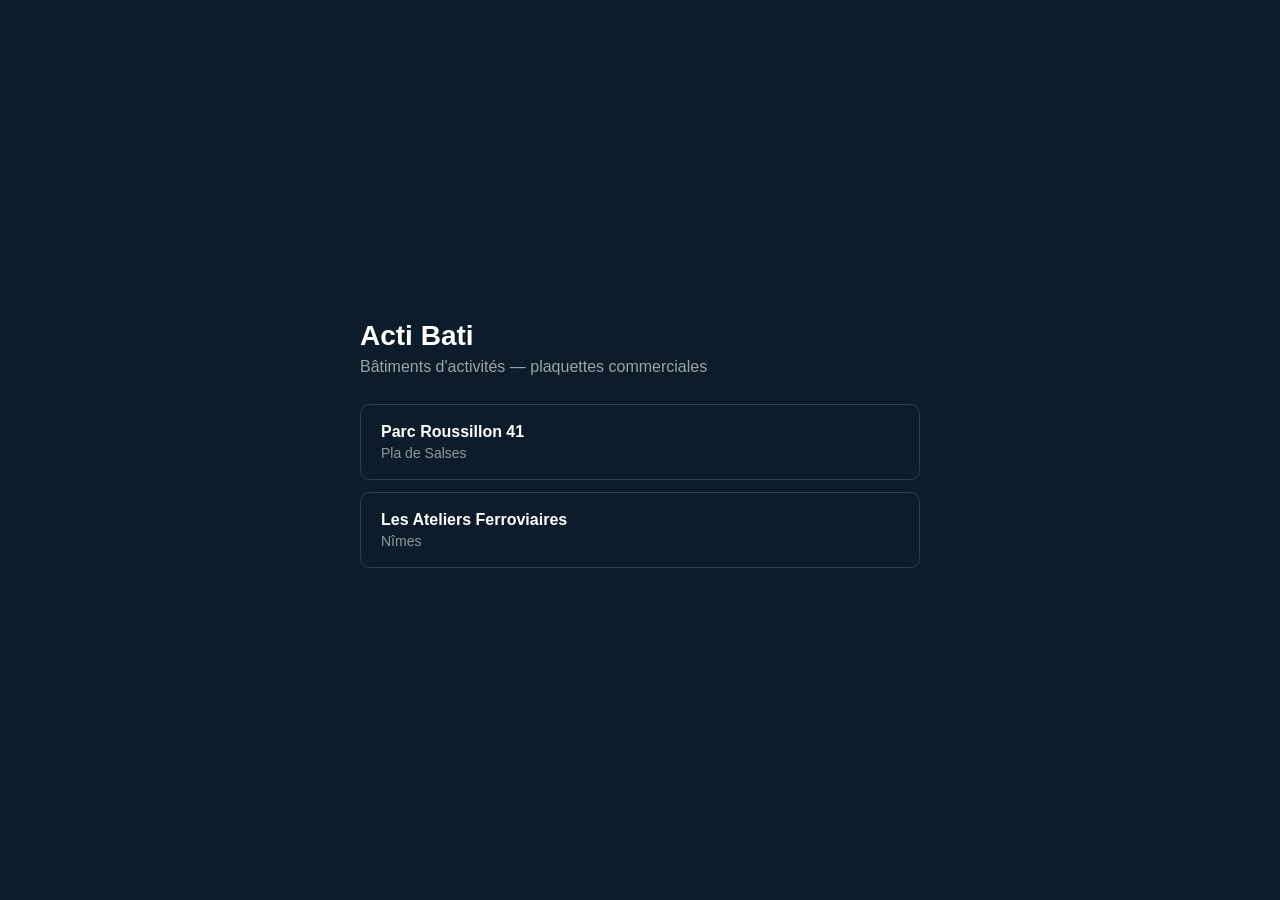
==== index.html @ b51830ce "Plaquettes Acti Bati : Roussillon 41 et Ateliers Ferroviaires Co-Authored-By: Claude Opus 5.5 <norep" ====
<!doctype html>
<html lang="fr">
<head>
<meta charset="utf-8">
<meta name="viewport" content="width=device-width, initial-scale=1">
<title>Acti Bati — Plaquettes</title>
<style>
  body{margin:0;font-family:-apple-system,BlinkMacSystemFont,'Segoe UI',Roboto,sans-serif;background:#0d1b2a;color:#fff;min-height:100vh;display:flex;align-items:center;justify-content:center;padding:24px;box-sizing:border-box}
  main{max-width:560px;width:100%}
  h1{font-size:28px;margin:0 0 6px}
  p{color:rgba(255,255,255,.6);margin:0 0 28px}
  a{display:block;padding:18px 20px;margin-bottom:12px;border:1px solid rgba(255,255,255,.15);border-radius:10px;color:#fff;text-decoration:none;font-weight:600}
  a:hover{border-color:#c8352a;background:rgba(200,53,42,.12)}
  a span{display:block;font-weight:400;font-size:14px;color:rgba(255,255,255,.55);margin-top:4px}
</style>
</head>
<body>
<main>
  <h1>Acti Bati</h1>
  <p>Bâtiments d'activités — plaquettes commerciales</p>
  <a href="roussillon41/">Parc Roussillon 41<span>Pla de Salses</span></a>
  <a href="ateliers/">Les Ateliers Ferroviaires<span>Nîmes</span></a>
</main>
</body>
</html>
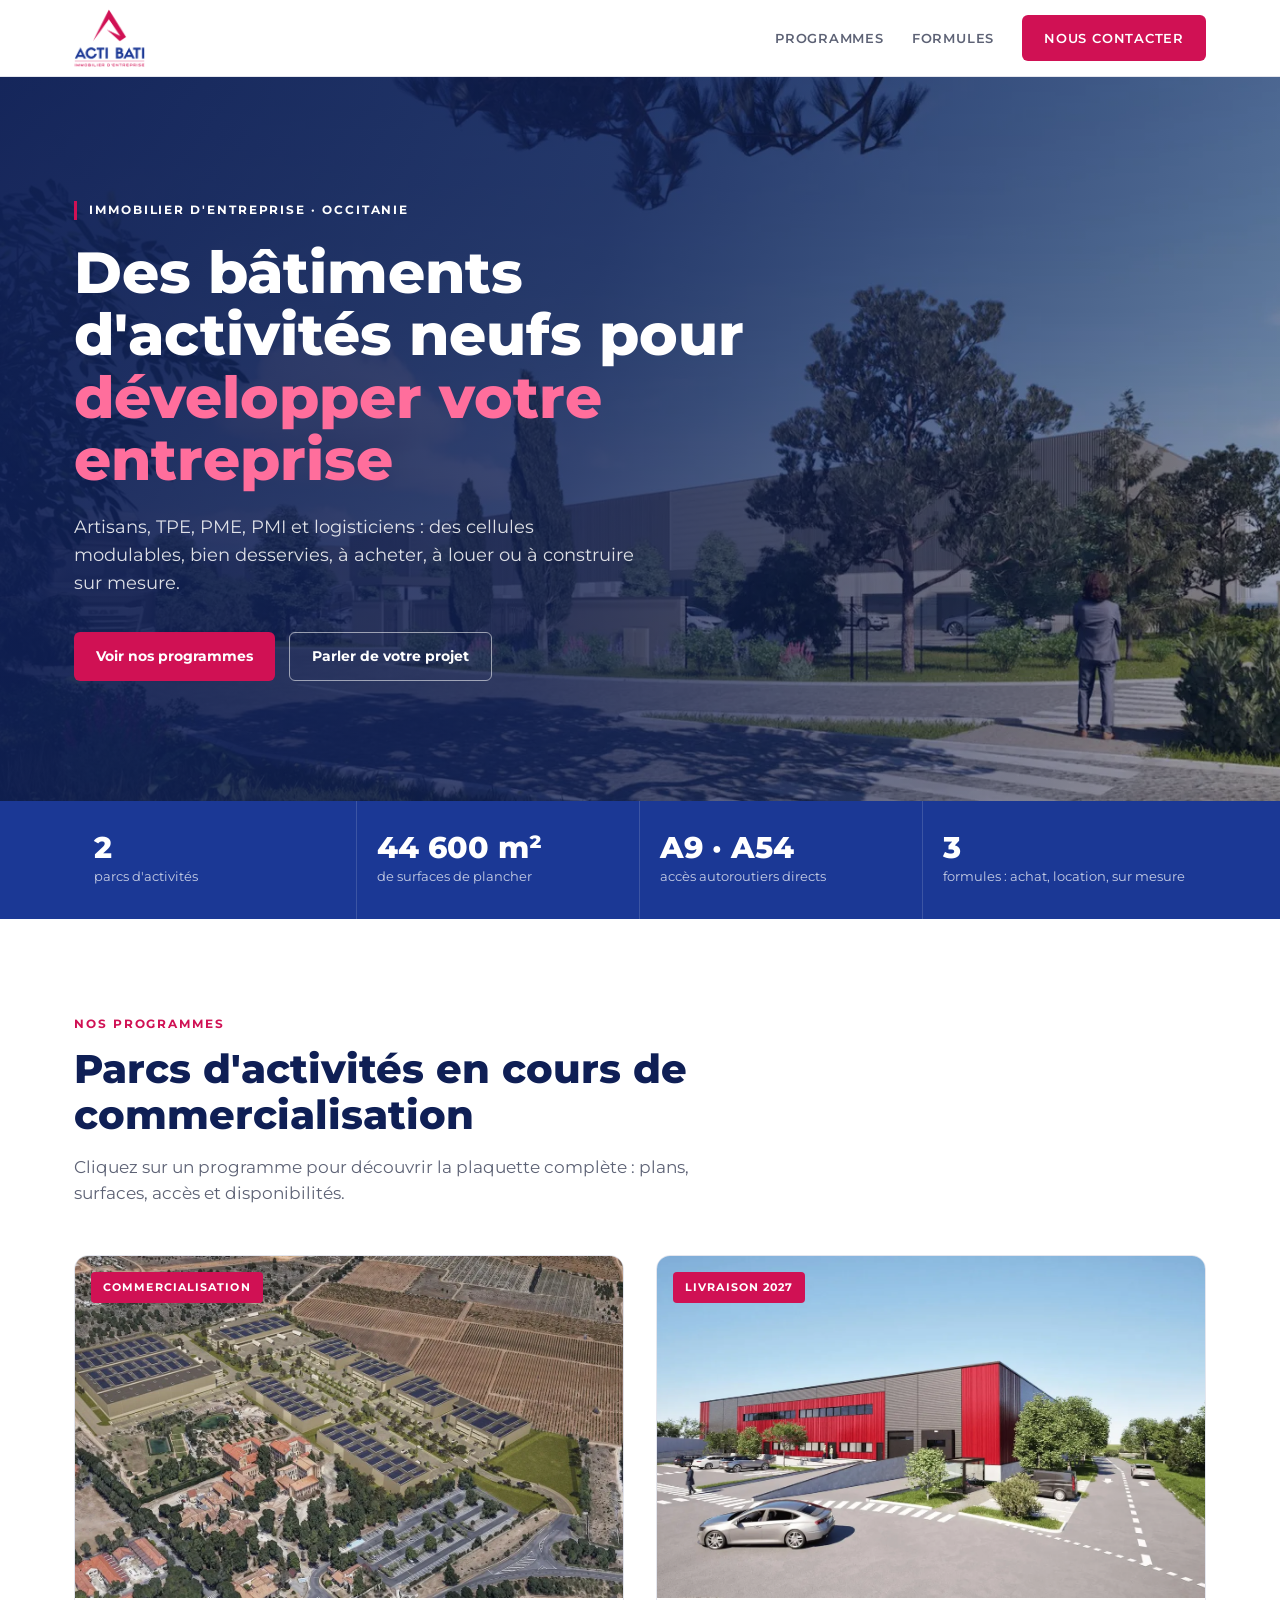
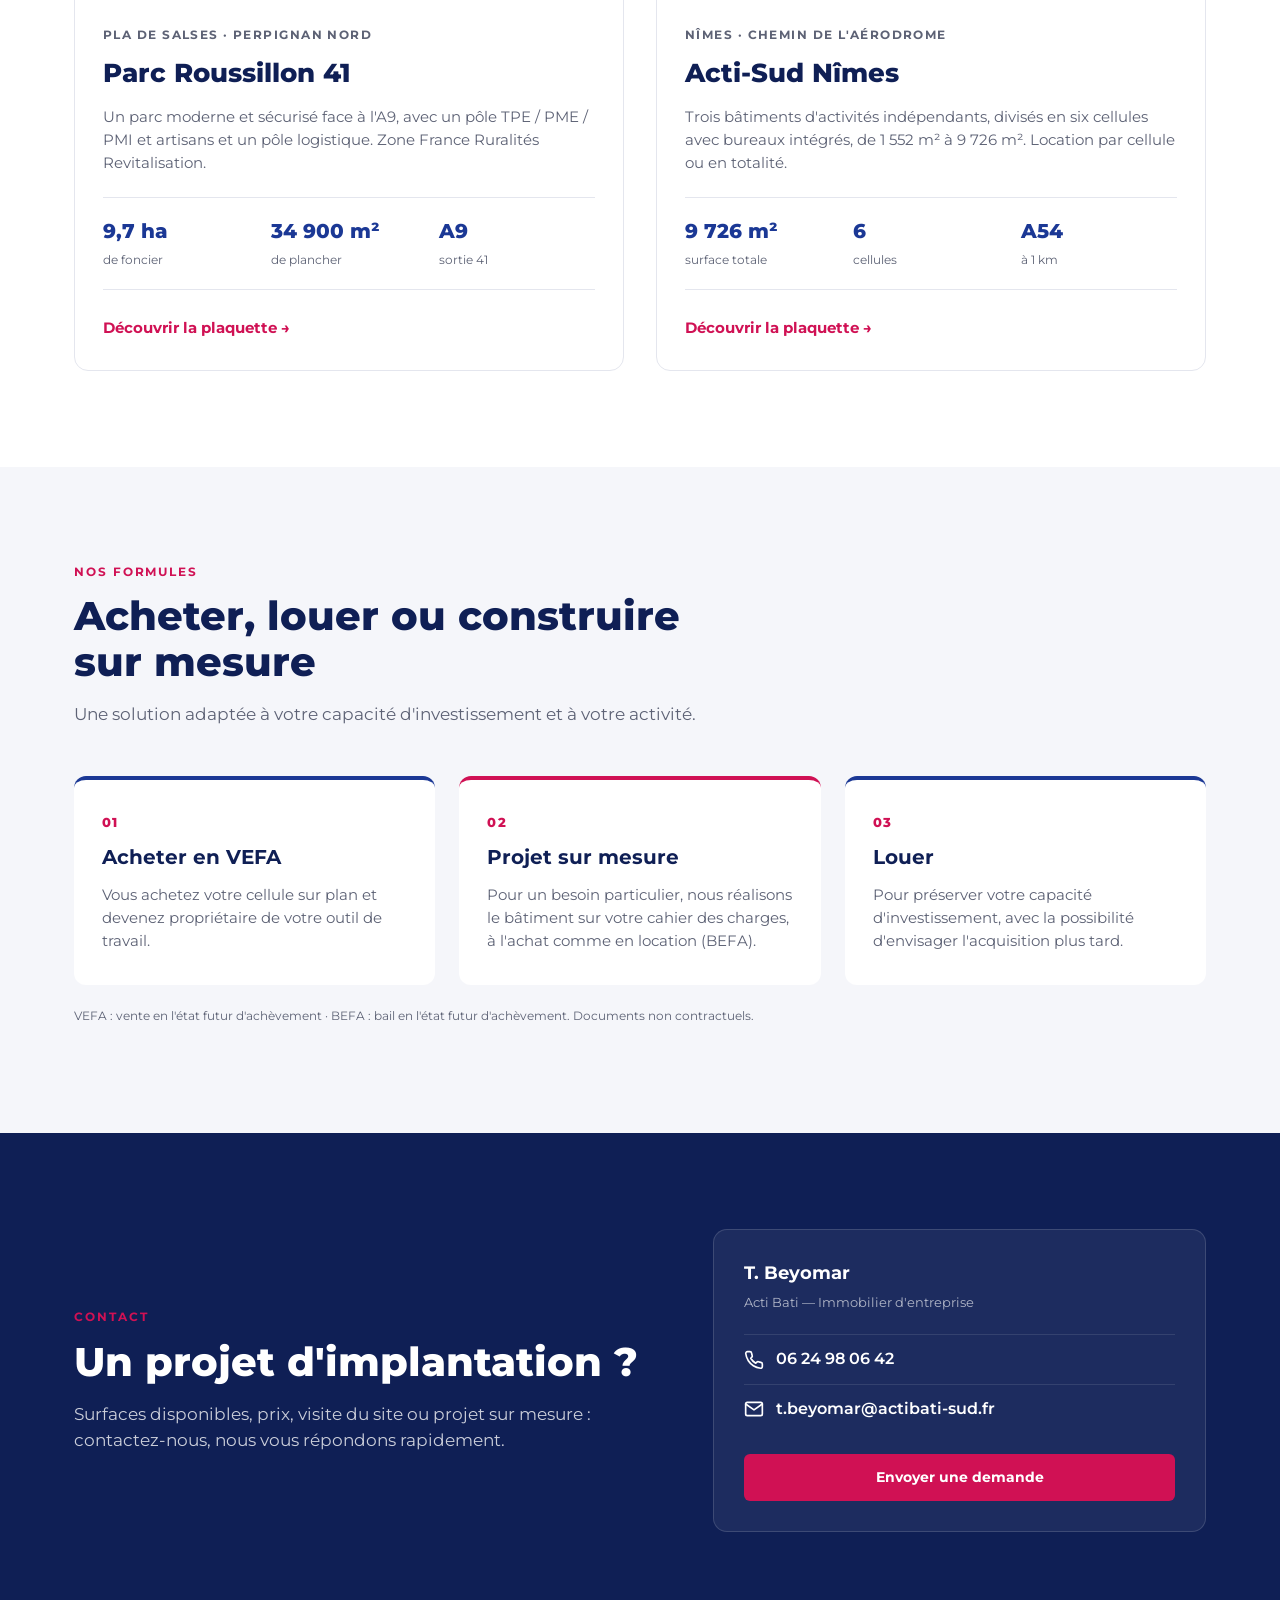
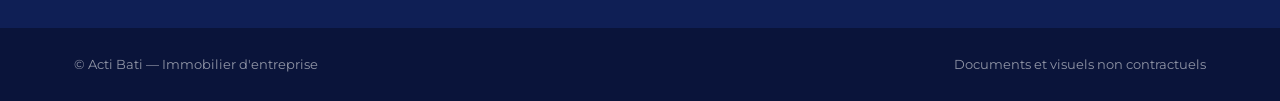
==== commit a9905921: "Nouvelle page d'accueil Acti Bati Logo, photos des programmes, chiffres clés, formules et contact.  " ====
--- a/index.html
+++ b/index.html
@@ -3,23 +3,267 @@
 <head>
 <meta charset="utf-8">
 <meta name="viewport" content="width=device-width, initial-scale=1">
-<title>Acti Bati — Plaquettes</title>
+<title>Acti Bati — Immobilier d'entreprise en Occitanie</title>
+<meta name="description" content="Acti Bati, immobilier d'entreprise : parcs d'activités neufs pour artisans, TPE, PME, PMI et logisticiens en Occitanie. Achat en VEFA, location ou projet sur mesure.">
+<meta property="og:type" content="website">
+<meta property="og:title" content="Acti Bati — Immobilier d'entreprise">
+<meta property="og:description" content="Parcs d'activités neufs en Occitanie : Parc Roussillon 41 (Pla de Salses) et Acti-Sud (Nîmes).">
+<meta property="og:image" content="https://actibati-sud.fr/assets/og.jpg">
+<meta property="og:url" content="https://actibati-sud.fr/">
+<link rel="icon" type="image/png" href="assets/mark.png">
+<link rel="preconnect" href="https://fonts.googleapis.com">
+<link rel="preconnect" href="https://fonts.gstatic.com" crossorigin>
+<link href="https://fonts.googleapis.com/css2?family=Montserrat:wght@400;500;600;700;800&display=swap" rel="stylesheet">
 <style>
-  body{margin:0;font-family:-apple-system,BlinkMacSystemFont,'Segoe UI',Roboto,sans-serif;background:#0d1b2a;color:#fff;min-height:100vh;display:flex;align-items:center;justify-content:center;padding:24px;box-sizing:border-box}
-  main{max-width:560px;width:100%}
-  h1{font-size:28px;margin:0 0 6px}
-  p{color:rgba(255,255,255,.6);margin:0 0 28px}
-  a{display:block;padding:18px 20px;margin-bottom:12px;border:1px solid rgba(255,255,255,.15);border-radius:10px;color:#fff;text-decoration:none;font-weight:600}
-  a:hover{border-color:#c8352a;background:rgba(200,53,42,.12)}
-  a span{display:block;font-weight:400;font-size:14px;color:rgba(255,255,255,.55);margin-top:4px}
+  :root{
+    --blue:#1B3895; --blue-dark:#0F1F55; --red:#D01154; --red-dark:#A80D43;
+    --ink:#14182B; --muted:#5D6275; --line:#E4E6EE; --bg:#FFFFFF; --soft:#F5F6FA;
+  }
+  *,*::before,*::after{box-sizing:border-box}
+  html{scroll-behavior:smooth}
+  body{margin:0;font-family:'Montserrat',-apple-system,BlinkMacSystemFont,'Segoe UI',Roboto,sans-serif;color:var(--ink);background:var(--bg);line-height:1.55;-webkit-font-smoothing:antialiased}
+  img{display:block;max-width:100%}
+  a{color:inherit}
+  .wrap{max-width:1180px;margin:0 auto;padding:0 24px}
+
+  /* Header */
+  header{position:sticky;top:0;z-index:10;background:rgba(255,255,255,.94);backdrop-filter:blur(10px);border-bottom:1px solid var(--line)}
+  .nav{display:flex;align-items:center;justify-content:space-between;height:76px}
+  .nav img{height:58px;width:auto}
+  .nav-links{display:flex;gap:28px;align-items:center}
+  .nav-links a{text-decoration:none;font-size:13px;font-weight:600;letter-spacing:.06em;text-transform:uppercase;color:var(--muted)}
+  .nav-links a:hover{color:var(--blue)}
+  .btn{display:inline-flex;align-items:center;gap:8px;padding:13px 22px;border-radius:6px;font-weight:700;font-size:14px;text-decoration:none;transition:background .2s,transform .2s}
+  .btn-red{background:var(--red);color:#fff!important}
+  .btn-red:hover{background:var(--red-dark)}
+  .btn-ghost{border:1.5px solid rgba(255,255,255,.55);color:#fff}
+  .btn-ghost:hover{background:rgba(255,255,255,.12)}
+
+  /* Hero */
+  .hero{position:relative;color:#fff;background:var(--blue-dark) url('assets/roussillon41-rue.webp') center/cover no-repeat}
+  .hero::before{content:"";position:absolute;inset:0;background:linear-gradient(100deg,rgba(15,31,85,.94) 0%,rgba(15,31,85,.78) 45%,rgba(15,31,85,.25) 100%)}
+  .hero .wrap{position:relative;padding-top:120px;padding-bottom:120px}
+  .eyebrow{display:inline-block;font-size:12px;font-weight:700;letter-spacing:.16em;text-transform:uppercase;color:#fff;border-left:3px solid var(--red);padding-left:12px;margin-bottom:22px}
+  .hero h1{font-size:clamp(34px,5vw,58px);line-height:1.08;margin:0 0 22px;font-weight:800;max-width:720px}
+  .hero h1 span{color:#FF6E9C}
+  .hero p{font-size:18px;max-width:560px;color:rgba(255,255,255,.85);margin:0 0 34px}
+  .hero-ctas{display:flex;gap:14px;flex-wrap:wrap}
+
+  /* Stats */
+  .stats{background:var(--blue);color:#fff}
+  .stats .wrap{display:grid;grid-template-columns:repeat(4,1fr)}
+  .stat{padding:30px 20px;border-right:1px solid rgba(255,255,255,.15)}
+  .stat:last-child{border-right:0}
+  .stat b{display:block;font-size:30px;font-weight:800;line-height:1.1}
+  .stat span{font-size:13px;color:rgba(255,255,255,.75)}
+
+  /* Sections */
+  section{padding:96px 0}
+  .section-head{max-width:640px;margin-bottom:48px}
+  .kicker{font-size:12px;font-weight:700;letter-spacing:.16em;text-transform:uppercase;color:var(--red);margin-bottom:12px}
+  h2{font-size:clamp(28px,3.4vw,40px);line-height:1.15;margin:0 0 16px;font-weight:800;color:var(--blue-dark)}
+  .section-head p{color:var(--muted);margin:0;font-size:17px}
+
+  /* Programmes */
+  .grid{display:grid;grid-template-columns:repeat(2,1fr);gap:32px}
+  .card{display:flex;flex-direction:column;background:#fff;border:1px solid var(--line);border-radius:14px;overflow:hidden;text-decoration:none;transition:transform .25s,box-shadow .25s}
+  .card:hover{transform:translateY(-4px);box-shadow:0 18px 40px rgba(15,31,85,.14)}
+  .card-img{position:relative;aspect-ratio:16/10;overflow:hidden;background:var(--soft)}
+  .card-img img{width:100%;height:100%;object-fit:cover;transition:transform .5s}
+  .card:hover .card-img img{transform:scale(1.04)}
+  .badge{position:absolute;top:16px;left:16px;background:var(--red);color:#fff;font-size:11px;font-weight:700;letter-spacing:.1em;text-transform:uppercase;padding:7px 12px;border-radius:4px}
+  .card-body{padding:28px 28px 30px;display:flex;flex-direction:column;flex:1}
+  .loc{font-size:12px;font-weight:700;letter-spacing:.12em;text-transform:uppercase;color:var(--muted);margin-bottom:8px}
+  .card h3{font-size:26px;margin:0 0 12px;color:var(--blue-dark);font-weight:800}
+  .card p{color:var(--muted);margin:0 0 22px;font-size:15px}
+  .facts{display:grid;grid-template-columns:repeat(3,1fr);gap:12px;margin:0 0 26px;padding:18px 0;border-top:1px solid var(--line);border-bottom:1px solid var(--line)}
+  .facts b{display:block;font-size:20px;color:var(--blue);font-weight:800}
+  .facts span{font-size:12px;color:var(--muted)}
+  .more{margin-top:auto;font-weight:700;color:var(--red);font-size:15px}
+  .card:hover .more{text-decoration:underline}
+
+  /* Formules */
+  .soft{background:var(--soft)}
+  .offers{display:grid;grid-template-columns:repeat(3,1fr);gap:24px}
+  .offer{background:#fff;border-radius:12px;padding:32px 28px;border-top:4px solid var(--blue)}
+  .offer:nth-child(2){border-top-color:var(--red)}
+  .offer .num{font-size:13px;font-weight:800;color:var(--red);letter-spacing:.1em}
+  .offer h3{margin:10px 0 10px;font-size:20px;color:var(--blue-dark)}
+  .offer p{margin:0;color:var(--muted);font-size:15px}
+  .note{margin-top:22px;font-size:12px;color:var(--muted)}
+
+  /* Contact */
+  .contact{background:var(--blue-dark);color:#fff}
+  .contact .wrap{display:grid;grid-template-columns:1.2fr 1fr;gap:48px;align-items:center}
+  .contact h2{color:#fff}
+  .contact p{color:rgba(255,255,255,.78);font-size:17px;margin:0}
+  .contact-box{background:rgba(255,255,255,.06);border:1px solid rgba(255,255,255,.14);border-radius:14px;padding:30px}
+  .contact-box .who{font-weight:700;font-size:18px;margin-bottom:4px}
+  .contact-box .role{font-size:13px;color:rgba(255,255,255,.65);margin-bottom:22px}
+  .contact-line{display:flex;align-items:center;gap:12px;text-decoration:none;padding:12px 0;border-top:1px solid rgba(255,255,255,.1);font-weight:600}
+  .contact-line:hover{color:#FF6E9C}
+  .contact-line svg{flex:none}
+  .contact-box .btn{margin-top:20px;width:100%;justify-content:center}
+
+  footer{background:#0A143A;color:rgba(255,255,255,.55);font-size:13px}
+  footer .wrap{display:flex;justify-content:space-between;align-items:center;gap:16px;padding-top:26px;padding-bottom:26px;flex-wrap:wrap}
+
+  @media (max-width:900px){
+    .nav-links a:not(.btn){display:none}
+    .stats .wrap{grid-template-columns:repeat(2,1fr)}
+    .stat:nth-child(2){border-right:0}
+    .stat:nth-child(-n+2){border-bottom:1px solid rgba(255,255,255,.15)}
+    .grid,.offers,.contact .wrap{grid-template-columns:1fr}
+    section{padding:72px 0}
+    .hero .wrap{padding-top:80px;padding-bottom:80px}
+  }
+  @media (max-width:520px){
+    .wrap{padding:0 16px}
+    .nav{height:64px}.nav img{height:48px}
+    .stat b{font-size:24px}
+    .nav-links .btn{padding:10px 14px;font-size:13px}
+    .card-body{padding:22px}
+    .facts b{font-size:17px}
+  }
 </style>
 </head>
 <body>
-<main>
-  <h1>Acti Bati</h1>
-  <p>Bâtiments d'activités — plaquettes commerciales</p>
-  <a href="roussillon41/">Parc Roussillon 41<span>Pla de Salses</span></a>
-  <a href="ateliers/">Les Ateliers Ferroviaires<span>Nîmes</span></a>
-</main>
+
+<header>
+  <div class="wrap nav">
+    <a href="./" aria-label="Acti Bati — accueil"><img src="assets/logo-actibati.png" alt="Acti Bati — Immobilier d'entreprise" width="600" height="491"></a>
+    <nav class="nav-links">
+      <a href="#programmes">Programmes</a>
+      <a href="#formules">Formules</a>
+      <a href="#contact" class="btn btn-red">Nous contacter</a>
+    </nav>
+  </div>
+</header>
+
+<div class="hero">
+  <div class="wrap">
+    <div class="eyebrow">Immobilier d'entreprise · Occitanie</div>
+    <h1>Des bâtiments d'activités neufs pour <span>développer votre entreprise</span></h1>
+    <p>Artisans, TPE, PME, PMI et logisticiens : des cellules modulables, bien desservies, à acheter, à louer ou à construire sur mesure.</p>
+    <div class="hero-ctas">
+      <a href="#programmes" class="btn btn-red">Voir nos programmes</a>
+      <a href="#contact" class="btn btn-ghost">Parler de votre projet</a>
+    </div>
+  </div>
+</div>
+
+<div class="stats">
+  <div class="wrap">
+    <div class="stat"><b>2</b><span>parcs d'activités</span></div>
+    <div class="stat"><b>44 600 m²</b><span>de surfaces de plancher</span></div>
+    <div class="stat"><b>A9 · A54</b><span>accès autoroutiers directs</span></div>
+    <div class="stat"><b>3</b><span>formules : achat, location, sur mesure</span></div>
+  </div>
+</div>
+
+<section id="programmes">
+  <div class="wrap">
+    <div class="section-head">
+      <div class="kicker">Nos programmes</div>
+      <h2>Parcs d'activités en cours de commercialisation</h2>
+      <p>Cliquez sur un programme pour découvrir la plaquette complète : plans, surfaces, accès et disponibilités.</p>
+    </div>
+    <div class="grid">
+      <a class="card" href="roussillon41/">
+        <div class="card-img">
+          <img src="assets/roussillon41.webp" alt="Vue aérienne du Parc Roussillon 41 en bordure de l'A9" loading="lazy">
+          <span class="badge">Commercialisation</span>
+        </div>
+        <div class="card-body">
+          <div class="loc">Pla de Salses · Perpignan Nord</div>
+          <h3>Parc Roussillon 41</h3>
+          <p>Un parc moderne et sécurisé face à l'A9, avec un pôle TPE / PME / PMI et artisans et un pôle logistique. Zone France Ruralités Revitalisation.</p>
+          <div class="facts">
+            <div><b>9,7 ha</b><span>de foncier</span></div>
+            <div><b>34 900 m²</b><span>de plancher</span></div>
+            <div><b>A9</b><span>sortie 41</span></div>
+          </div>
+          <span class="more">Découvrir la plaquette →</span>
+        </div>
+      </a>
+      <a class="card" href="ateliers/">
+        <div class="card-img">
+          <img src="assets/acti-sud.webp" alt="Perspective d'un bâtiment d'activités du parc Acti-Sud à Nîmes" loading="lazy">
+          <span class="badge">Livraison 2027</span>
+        </div>
+        <div class="card-body">
+          <div class="loc">Nîmes · Chemin de l'Aérodrome</div>
+          <h3>Acti-Sud Nîmes</h3>
+          <p>Trois bâtiments d'activités indépendants, divisés en six cellules avec bureaux intégrés, de 1 552 m² à 9 726 m². Location par cellule ou en totalité.</p>
+          <div class="facts">
+            <div><b>9 726 m²</b><span>surface totale</span></div>
+            <div><b>6</b><span>cellules</span></div>
+            <div><b>A54</b><span>à 1 km</span></div>
+          </div>
+          <span class="more">Découvrir la plaquette →</span>
+        </div>
+      </a>
+    </div>
+  </div>
+</section>
+
+<section id="formules" class="soft">
+  <div class="wrap">
+    <div class="section-head">
+      <div class="kicker">Nos formules</div>
+      <h2>Acheter, louer ou construire sur mesure</h2>
+      <p>Une solution adaptée à votre capacité d'investissement et à votre activité.</p>
+    </div>
+    <div class="offers">
+      <div class="offer">
+        <div class="num">01</div>
+        <h3>Acheter en VEFA</h3>
+        <p>Vous achetez votre cellule sur plan et devenez propriétaire de votre outil de travail.</p>
+      </div>
+      <div class="offer">
+        <div class="num">02</div>
+        <h3>Projet sur mesure</h3>
+        <p>Pour un besoin particulier, nous réalisons le bâtiment sur votre cahier des charges, à l'achat comme en location (BEFA).</p>
+      </div>
+      <div class="offer">
+        <div class="num">03</div>
+        <h3>Louer</h3>
+        <p>Pour préserver votre capacité d'investissement, avec la possibilité d'envisager l'acquisition plus tard.</p>
+      </div>
+    </div>
+    <p class="note">VEFA : vente en l'état futur d'achèvement · BEFA : bail en l'état futur d'achèvement. Documents non contractuels.</p>
+  </div>
+</section>
+
+<section id="contact" class="contact">
+  <div class="wrap">
+    <div>
+      <div class="kicker">Contact</div>
+      <h2>Un projet d'implantation ?</h2>
+      <p>Surfaces disponibles, prix, visite du site ou projet sur mesure : contactez-nous, nous vous répondons rapidement.</p>
+    </div>
+    <div class="contact-box">
+      <div class="who">T. Beyomar</div>
+      <div class="role">Acti Bati — Immobilier d'entreprise</div>
+      <a class="contact-line" href="tel:+33624980642">
+        <svg width="20" height="20" viewBox="0 0 24 24" fill="none" stroke="currentColor" stroke-width="2" stroke-linecap="round" stroke-linejoin="round" aria-hidden="true"><path d="M22 16.92v3a2 2 0 0 1-2.18 2 19.8 19.8 0 0 1-8.63-3.07 19.5 19.5 0 0 1-6-6A19.8 19.8 0 0 1 2.1 4.18 2 2 0 0 1 4.11 2h3a2 2 0 0 1 2 1.72c.13.96.36 1.9.7 2.81a2 2 0 0 1-.45 2.11L8.1 9.9a16 16 0 0 0 6 6l1.27-1.27a2 2 0 0 1 2.11-.45c.91.34 1.85.57 2.81.7A2 2 0 0 1 22 16.92z"/></svg>
+        06 24 98 06 42
+      </a>
+      <a class="contact-line" href="mailto:t.beyomar@actibati-sud.fr">
+        <svg width="20" height="20" viewBox="0 0 24 24" fill="none" stroke="currentColor" stroke-width="2" stroke-linecap="round" stroke-linejoin="round" aria-hidden="true"><rect x="2" y="4" width="20" height="16" rx="2"/><path d="m22 6-10 7L2 6"/></svg>
+        t.beyomar@actibati-sud.fr
+      </a>
+      <a class="btn btn-red" href="mailto:t.beyomar@actibati-sud.fr?subject=Demande%20d'information%20-%20Acti%20Bati">Envoyer une demande</a>
+    </div>
+  </div>
+</section>
+
+<footer>
+  <div class="wrap">
+    <span>© Acti Bati — Immobilier d'entreprise</span>
+    <span>Documents et visuels non contractuels</span>
+  </div>
+</footer>
+
 </body>
 </html>
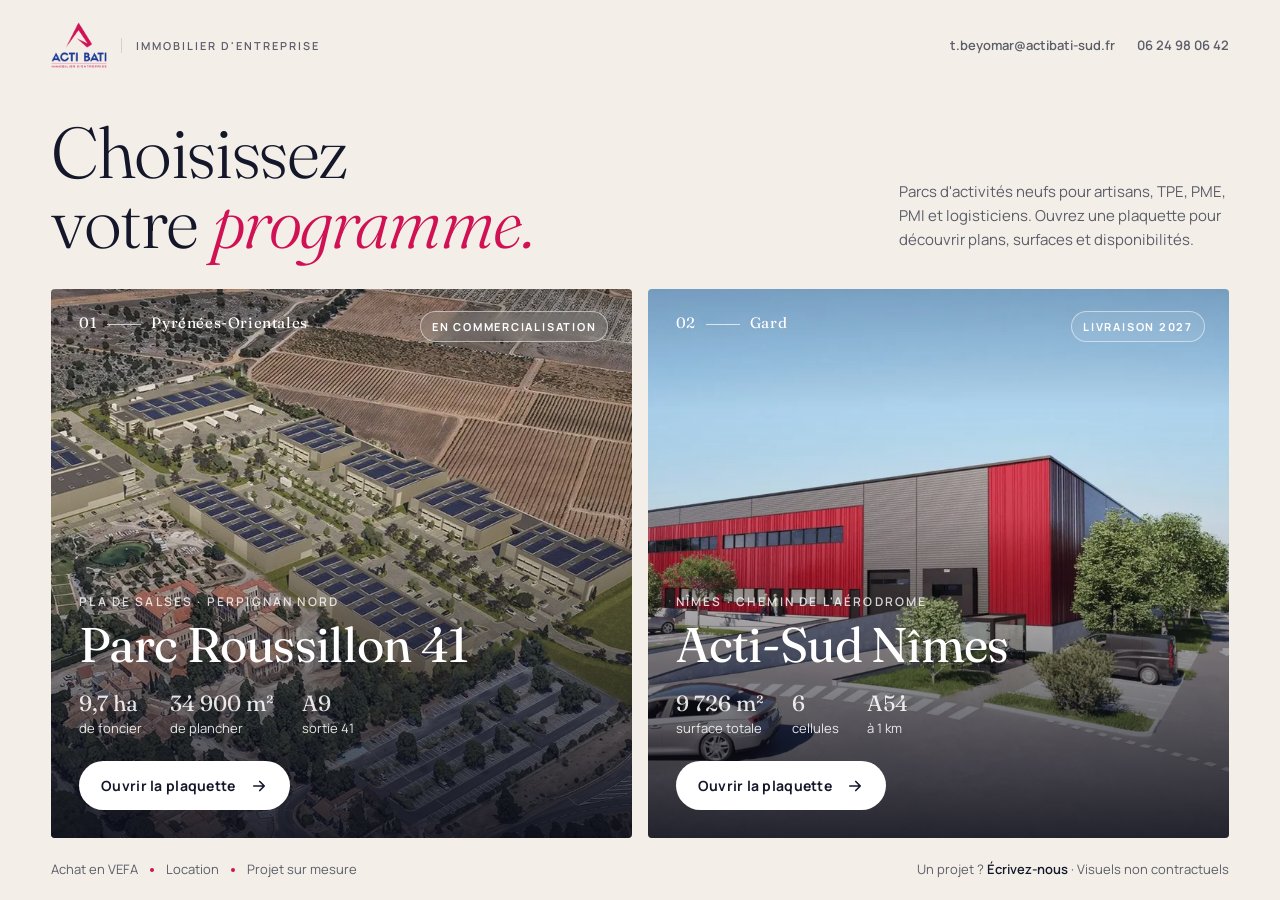
==== commit f1821201: "Page d'accueil : nouvelle DA en passerelle vers les plaquettes Co-Authored-By: Claude Opus 5.5 <nore" ====
--- a/index.html
+++ b/index.html
@@ -3,266 +3,160 @@
 <head>
 <meta charset="utf-8">
 <meta name="viewport" content="width=device-width, initial-scale=1">
-<title>Acti Bati — Immobilier d'entreprise en Occitanie</title>
-<meta name="description" content="Acti Bati, immobilier d'entreprise : parcs d'activités neufs pour artisans, TPE, PME, PMI et logisticiens en Occitanie. Achat en VEFA, location ou projet sur mesure.">
+<title>Acti Bati — Immobilier d'entreprise</title>
+<meta name="description" content="Acti Bati, immobilier d'entreprise. Accédez aux plaquettes de nos parcs d'activités : Parc Roussillon 41 (Pla de Salses) et Acti-Sud (Nîmes).">
 <meta property="og:type" content="website">
-<meta property="og:title" content="Acti Bati — Immobilier d'entreprise">
-<meta property="og:description" content="Parcs d'activités neufs en Occitanie : Parc Roussillon 41 (Pla de Salses) et Acti-Sud (Nîmes).">
+<meta property="og:title" content="Acti Bati — Nos programmes">
+<meta property="og:description" content="Parc Roussillon 41 · Pla de Salses — Acti-Sud · Nîmes">
 <meta property="og:image" content="https://actibati-sud.fr/assets/og.jpg">
 <meta property="og:url" content="https://actibati-sud.fr/">
 <link rel="icon" type="image/png" href="assets/mark.png">
 <link rel="preconnect" href="https://fonts.googleapis.com">
 <link rel="preconnect" href="https://fonts.gstatic.com" crossorigin>
-<link href="https://fonts.googleapis.com/css2?family=Montserrat:wght@400;500;600;700;800&display=swap" rel="stylesheet">
+<link href="https://fonts.googleapis.com/css2?family=Fraunces:opsz,wght@9..144,300;9..144,400;9..144,500&family=Manrope:wght@400;500;600;700&display=swap" rel="stylesheet">
 <style>
   :root{
-    --blue:#1B3895; --blue-dark:#0F1F55; --red:#D01154; --red-dark:#A80D43;
-    --ink:#14182B; --muted:#5D6275; --line:#E4E6EE; --bg:#FFFFFF; --soft:#F5F6FA;
+    --paper:#F3EFE8; --ink:#14172A; --ink-soft:#5B5D69; --line:rgba(20,23,42,.14);
+    --red:#D01154; --blue:#1B3895;
+    --serif:'Fraunces',Georgia,'Times New Roman',serif;
+    --sans:'Manrope',-apple-system,BlinkMacSystemFont,'Segoe UI',Roboto,sans-serif;
   }
   *,*::before,*::after{box-sizing:border-box}
-  html{scroll-behavior:smooth}
-  body{margin:0;font-family:'Montserrat',-apple-system,BlinkMacSystemFont,'Segoe UI',Roboto,sans-serif;color:var(--ink);background:var(--bg);line-height:1.55;-webkit-font-smoothing:antialiased}
-  img{display:block;max-width:100%}
-  a{color:inherit}
-  .wrap{max-width:1180px;margin:0 auto;padding:0 24px}
+  body{margin:0;background:var(--paper);color:var(--ink);font-family:var(--sans);-webkit-font-smoothing:antialiased;display:flex;flex-direction:column;min-height:100vh}
+  a{color:inherit;text-decoration:none}
+  img{display:block}
 
-  /* Header */
-  header{position:sticky;top:0;z-index:10;background:rgba(255,255,255,.94);backdrop-filter:blur(10px);border-bottom:1px solid var(--line)}
-  .nav{display:flex;align-items:center;justify-content:space-between;height:76px}
-  .nav img{height:58px;width:auto}
-  .nav-links{display:flex;gap:28px;align-items:center}
-  .nav-links a{text-decoration:none;font-size:13px;font-weight:600;letter-spacing:.06em;text-transform:uppercase;color:var(--muted)}
-  .nav-links a:hover{color:var(--blue)}
-  .btn{display:inline-flex;align-items:center;gap:8px;padding:13px 22px;border-radius:6px;font-weight:700;font-size:14px;text-decoration:none;transition:background .2s,transform .2s}
-  .btn-red{background:var(--red);color:#fff!important}
-  .btn-red:hover{background:var(--red-dark)}
-  .btn-ghost{border:1.5px solid rgba(255,255,255,.55);color:#fff}
-  .btn-ghost:hover{background:rgba(255,255,255,.12)}
+  /* Barre du haut */
+  .top{display:flex;align-items:center;justify-content:space-between;gap:16px;padding:22px clamp(16px,4vw,56px)}
+  .brand{display:flex;align-items:center;gap:14px}
+  .brand img{height:46px;width:auto}
+  .brand small{font-size:11px;font-weight:600;letter-spacing:.18em;text-transform:uppercase;color:var(--ink-soft);padding-left:14px;border-left:1px solid var(--line)}
+  .top-contact{font-size:13px;font-weight:600;display:flex;gap:22px;color:var(--ink-soft)}
+  .top-contact a:hover{color:var(--red)}
 
-  /* Hero */
-  .hero{position:relative;color:#fff;background:var(--blue-dark) url('assets/roussillon41-rue.webp') center/cover no-repeat}
-  .hero::before{content:"";position:absolute;inset:0;background:linear-gradient(100deg,rgba(15,31,85,.94) 0%,rgba(15,31,85,.78) 45%,rgba(15,31,85,.25) 100%)}
-  .hero .wrap{position:relative;padding-top:120px;padding-bottom:120px}
-  .eyebrow{display:inline-block;font-size:12px;font-weight:700;letter-spacing:.16em;text-transform:uppercase;color:#fff;border-left:3px solid var(--red);padding-left:12px;margin-bottom:22px}
-  .hero h1{font-size:clamp(34px,5vw,58px);line-height:1.08;margin:0 0 22px;font-weight:800;max-width:720px}
-  .hero h1 span{color:#FF6E9C}
-  .hero p{font-size:18px;max-width:560px;color:rgba(255,255,255,.85);margin:0 0 34px}
-  .hero-ctas{display:flex;gap:14px;flex-wrap:wrap}
+  /* Intro */
+  .intro{display:flex;align-items:flex-end;justify-content:space-between;gap:32px;padding:clamp(12px,3vh,36px) clamp(16px,4vw,56px) clamp(22px,3.5vh,40px)}
+  .intro h1{font-family:var(--serif);font-weight:300;font-size:clamp(38px,5.6vw,84px);line-height:.98;letter-spacing:-.02em;margin:0}
+  .intro h1 em{font-style:italic;color:var(--red)}
+  .intro p{max-width:330px;margin:0 0 6px;color:var(--ink-soft);font-size:15px;line-height:1.6}
 
-  /* Stats */
-  .stats{background:var(--blue);color:#fff}
-  .stats .wrap{display:grid;grid-template-columns:repeat(4,1fr)}
-  .stat{padding:30px 20px;border-right:1px solid rgba(255,255,255,.15)}
-  .stat:last-child{border-right:0}
-  .stat b{display:block;font-size:30px;font-weight:800;line-height:1.1}
-  .stat span{font-size:13px;color:rgba(255,255,255,.75)}
+  /* Passerelle : deux panneaux */
+  .doors{flex:1;display:flex;gap:clamp(10px,1.2vw,18px);padding:0 clamp(16px,4vw,56px);min-height:480px}
+  .door{position:relative;flex:1;overflow:hidden;border-radius:4px;color:#fff;isolation:isolate;transition:flex .7s cubic-bezier(.2,.7,.2,1)}
+  .door img{position:absolute;inset:0;width:100%;height:100%;object-fit:cover;z-index:-2;transform:scale(1.02);transition:transform 1.2s cubic-bezier(.2,.7,.2,1)}
+  .door::after{content:"";position:absolute;inset:0;z-index:-1;background:linear-gradient(180deg,rgba(10,12,24,.15) 0%,rgba(10,12,24,0) 22%,rgba(10,12,24,.1) 42%,rgba(10,12,24,.86) 100%);transition:background .6s}
+  .doors:hover .door{flex:.85}
+  .doors .door:hover{flex:1.3}
+  .door:hover img{transform:scale(1.07)}
+  .door:hover::after{background:linear-gradient(180deg,rgba(10,12,24,.1) 20%,rgba(10,12,24,.88) 100%)}
 
-  /* Sections */
-  section{padding:96px 0}
-  .section-head{max-width:640px;margin-bottom:48px}
-  .kicker{font-size:12px;font-weight:700;letter-spacing:.16em;text-transform:uppercase;color:var(--red);margin-bottom:12px}
-  h2{font-size:clamp(28px,3.4vw,40px);line-height:1.15;margin:0 0 16px;font-weight:800;color:var(--blue-dark)}
-  .section-head p{color:var(--muted);margin:0;font-size:17px}
+  .door-num{position:absolute;top:24px;left:28px;font-family:var(--serif);font-size:15px;letter-spacing:.04em}
+  .door-num i{font-style:normal}
+  .door-num span{display:inline-block;width:34px;height:1px;background:rgba(255,255,255,.7);vertical-align:middle;margin:0 10px}
+  .door-tag{position:absolute;top:22px;right:24px;font-size:11px;font-weight:700;letter-spacing:.16em;text-transform:uppercase;padding:7px 11px;border:1px solid rgba(255,255,255,.5);border-radius:40px;backdrop-filter:blur(6px);background:rgba(255,255,255,.08)}
 
-  /* Programmes */
-  .grid{display:grid;grid-template-columns:repeat(2,1fr);gap:32px}
-  .card{display:flex;flex-direction:column;background:#fff;border:1px solid var(--line);border-radius:14px;overflow:hidden;text-decoration:none;transition:transform .25s,box-shadow .25s}
-  .card:hover{transform:translateY(-4px);box-shadow:0 18px 40px rgba(15,31,85,.14)}
-  .card-img{position:relative;aspect-ratio:16/10;overflow:hidden;background:var(--soft)}
-  .card-img img{width:100%;height:100%;object-fit:cover;transition:transform .5s}
-  .card:hover .card-img img{transform:scale(1.04)}
-  .badge{position:absolute;top:16px;left:16px;background:var(--red);color:#fff;font-size:11px;font-weight:700;letter-spacing:.1em;text-transform:uppercase;padding:7px 12px;border-radius:4px}
-  .card-body{padding:28px 28px 30px;display:flex;flex-direction:column;flex:1}
-  .loc{font-size:12px;font-weight:700;letter-spacing:.12em;text-transform:uppercase;color:var(--muted);margin-bottom:8px}
-  .card h3{font-size:26px;margin:0 0 12px;color:var(--blue-dark);font-weight:800}
-  .card p{color:var(--muted);margin:0 0 22px;font-size:15px}
-  .facts{display:grid;grid-template-columns:repeat(3,1fr);gap:12px;margin:0 0 26px;padding:18px 0;border-top:1px solid var(--line);border-bottom:1px solid var(--line)}
-  .facts b{display:block;font-size:20px;color:var(--blue);font-weight:800}
-  .facts span{font-size:12px;color:var(--muted)}
-  .more{margin-top:auto;font-weight:700;color:var(--red);font-size:15px}
-  .card:hover .more{text-decoration:underline}
+  .door-body{position:absolute;left:28px;right:28px;bottom:28px}
+  .door-loc{font-size:12px;font-weight:600;letter-spacing:.18em;text-transform:uppercase;opacity:.8;margin-bottom:10px}
+  .door h2{font-family:var(--serif);font-weight:400;font-size:clamp(34px,3.8vw,58px);line-height:1;letter-spacing:-.015em;margin:0 0 20px}
+  .door-facts{display:flex;gap:28px;margin-bottom:24px;font-size:13px;opacity:.88}
+  .door-facts b{display:block;font-family:var(--serif);font-weight:400;font-size:22px;margin-bottom:2px}
+  .door-cta{display:inline-flex;align-items:center;gap:14px;font-size:14px;font-weight:700;letter-spacing:.02em;padding:15px 22px;background:#fff;color:var(--ink);border-radius:40px;transition:background .3s,color .3s,gap .3s}
+  .door-cta svg{transition:transform .3s}
+  .door:hover .door-cta{background:var(--red);color:#fff;gap:18px}
+  .door:hover .door-cta svg{transform:translateX(3px)}
 
-  /* Formules */
-  .soft{background:var(--soft)}
-  .offers{display:grid;grid-template-columns:repeat(3,1fr);gap:24px}
-  .offer{background:#fff;border-radius:12px;padding:32px 28px;border-top:4px solid var(--blue)}
-  .offer:nth-child(2){border-top-color:var(--red)}
-  .offer .num{font-size:13px;font-weight:800;color:var(--red);letter-spacing:.1em}
-  .offer h3{margin:10px 0 10px;font-size:20px;color:var(--blue-dark)}
-  .offer p{margin:0;color:var(--muted);font-size:15px}
-  .note{margin-top:22px;font-size:12px;color:var(--muted)}
+  /* Pied de page */
+  .foot{display:flex;justify-content:space-between;align-items:center;gap:16px;flex-wrap:wrap;padding:22px clamp(16px,4vw,56px);font-size:13px;color:var(--ink-soft)}
+  .foot a{font-weight:600;color:var(--ink)}
+  .foot a:hover{color:var(--red)}
+  .foot .sep{display:inline-block;width:4px;height:4px;border-radius:50%;background:var(--red);margin:0 12px;vertical-align:middle}
 
-  /* Contact */
-  .contact{background:var(--blue-dark);color:#fff}
-  .contact .wrap{display:grid;grid-template-columns:1.2fr 1fr;gap:48px;align-items:center}
-  .contact h2{color:#fff}
-  .contact p{color:rgba(255,255,255,.78);font-size:17px;margin:0}
-  .contact-box{background:rgba(255,255,255,.06);border:1px solid rgba(255,255,255,.14);border-radius:14px;padding:30px}
-  .contact-box .who{font-weight:700;font-size:18px;margin-bottom:4px}
-  .contact-box .role{font-size:13px;color:rgba(255,255,255,.65);margin-bottom:22px}
-  .contact-line{display:flex;align-items:center;gap:12px;text-decoration:none;padding:12px 0;border-top:1px solid rgba(255,255,255,.1);font-weight:600}
-  .contact-line:hover{color:#FF6E9C}
-  .contact-line svg{flex:none}
-  .contact-box .btn{margin-top:20px;width:100%;justify-content:center}
+  /* Apparition */
+  @media (prefers-reduced-motion:no-preference){
+    .intro,.door{animation:rise .9s cubic-bezier(.2,.7,.2,1) both}
+    .door:nth-child(1){animation-delay:.12s}
+    .door:nth-child(2){animation-delay:.24s}
+    @keyframes rise{from{opacity:0;transform:translateY(18px)}to{opacity:1;transform:none}}
+  }
 
-  footer{background:#0A143A;color:rgba(255,255,255,.55);font-size:13px}
-  footer .wrap{display:flex;justify-content:space-between;align-items:center;gap:16px;padding-top:26px;padding-bottom:26px;flex-wrap:wrap}
-
-  @media (max-width:900px){
-    .nav-links a:not(.btn){display:none}
-    .stats .wrap{grid-template-columns:repeat(2,1fr)}
-    .stat:nth-child(2){border-right:0}
-    .stat:nth-child(-n+2){border-bottom:1px solid rgba(255,255,255,.15)}
-    .grid,.offers,.contact .wrap{grid-template-columns:1fr}
-    section{padding:72px 0}
-    .hero .wrap{padding-top:80px;padding-bottom:80px}
+  @media (max-width:860px){
+    body{min-height:0}
+    .top-contact a:first-child{display:none}
+    .brand small{display:none}
+    .intro{flex-direction:column;align-items:flex-start;gap:14px}
+    .doors{flex-direction:column;min-height:0}
+    .door,.doors:hover .door,.doors .door:hover{flex:none;height:min(72vh,560px)}
   }
   @media (max-width:520px){
-    .wrap{padding:0 16px}
-    .nav{height:64px}.nav img{height:48px}
-    .stat b{font-size:24px}
-    .nav-links .btn{padding:10px 14px;font-size:13px}
-    .card-body{padding:22px}
-    .facts b{font-size:17px}
+    .top{padding-top:16px;padding-bottom:16px}
+    .brand img{height:40px}
+    .door-num{left:20px;top:20px}.door-num i,.door-num span{display:none}.door-tag{right:16px;top:18px}
+    .door-body{left:20px;right:20px;bottom:22px}
+    .door-facts{gap:18px}
+    .door-facts b{font-size:19px}
+    .door-cta{width:100%;justify-content:center}
   }
 </style>
 </head>
 <body>
 
-<header>
-  <div class="wrap nav">
-    <a href="./" aria-label="Acti Bati — accueil"><img src="assets/logo-actibati.png" alt="Acti Bati — Immobilier d'entreprise" width="600" height="491"></a>
-    <nav class="nav-links">
-      <a href="#programmes">Programmes</a>
-      <a href="#formules">Formules</a>
-      <a href="#contact" class="btn btn-red">Nous contacter</a>
-    </nav>
+<header class="top">
+  <a class="brand" href="./" aria-label="Acti Bati">
+    <img src="assets/logo-actibati.png" alt="Acti Bati" width="600" height="491">
+    <small>Immobilier d'entreprise</small>
+  </a>
+  <div class="top-contact">
+    <a href="mailto:t.beyomar@actibati-sud.fr">t.beyomar@actibati-sud.fr</a>
+    <a href="tel:+33624980642">06 24 98 06 42</a>
   </div>
 </header>
 
-<div class="hero">
-  <div class="wrap">
-    <div class="eyebrow">Immobilier d'entreprise · Occitanie</div>
-    <h1>Des bâtiments d'activités neufs pour <span>développer votre entreprise</span></h1>
-    <p>Artisans, TPE, PME, PMI et logisticiens : des cellules modulables, bien desservies, à acheter, à louer ou à construire sur mesure.</p>
-    <div class="hero-ctas">
-      <a href="#programmes" class="btn btn-red">Voir nos programmes</a>
-      <a href="#contact" class="btn btn-ghost">Parler de votre projet</a>
-    </div>
-  </div>
-</div>
-
-<div class="stats">
-  <div class="wrap">
-    <div class="stat"><b>2</b><span>parcs d'activités</span></div>
-    <div class="stat"><b>44 600 m²</b><span>de surfaces de plancher</span></div>
-    <div class="stat"><b>A9 · A54</b><span>accès autoroutiers directs</span></div>
-    <div class="stat"><b>3</b><span>formules : achat, location, sur mesure</span></div>
-  </div>
-</div>
-
-<section id="programmes">
-  <div class="wrap">
-    <div class="section-head">
-      <div class="kicker">Nos programmes</div>
-      <h2>Parcs d'activités en cours de commercialisation</h2>
-      <p>Cliquez sur un programme pour découvrir la plaquette complète : plans, surfaces, accès et disponibilités.</p>
-    </div>
-    <div class="grid">
-      <a class="card" href="roussillon41/">
-        <div class="card-img">
-          <img src="assets/roussillon41.webp" alt="Vue aérienne du Parc Roussillon 41 en bordure de l'A9" loading="lazy">
-          <span class="badge">Commercialisation</span>
-        </div>
-        <div class="card-body">
-          <div class="loc">Pla de Salses · Perpignan Nord</div>
-          <h3>Parc Roussillon 41</h3>
-          <p>Un parc moderne et sécurisé face à l'A9, avec un pôle TPE / PME / PMI et artisans et un pôle logistique. Zone France Ruralités Revitalisation.</p>
-          <div class="facts">
-            <div><b>9,7 ha</b><span>de foncier</span></div>
-            <div><b>34 900 m²</b><span>de plancher</span></div>
-            <div><b>A9</b><span>sortie 41</span></div>
-          </div>
-          <span class="more">Découvrir la plaquette →</span>
-        </div>
-      </a>
-      <a class="card" href="ateliers/">
-        <div class="card-img">
-          <img src="assets/acti-sud.webp" alt="Perspective d'un bâtiment d'activités du parc Acti-Sud à Nîmes" loading="lazy">
-          <span class="badge">Livraison 2027</span>
-        </div>
-        <div class="card-body">
-          <div class="loc">Nîmes · Chemin de l'Aérodrome</div>
-          <h3>Acti-Sud Nîmes</h3>
-          <p>Trois bâtiments d'activités indépendants, divisés en six cellules avec bureaux intégrés, de 1 552 m² à 9 726 m². Location par cellule ou en totalité.</p>
-          <div class="facts">
-            <div><b>9 726 m²</b><span>surface totale</span></div>
-            <div><b>6</b><span>cellules</span></div>
-            <div><b>A54</b><span>à 1 km</span></div>
-          </div>
-          <span class="more">Découvrir la plaquette →</span>
-        </div>
-      </a>
-    </div>
-  </div>
+<section class="intro">
+  <h1>Choisissez<br>votre <em>programme.</em></h1>
+  <p>Parcs d'activités neufs pour artisans, TPE, PME, PMI et logisticiens. Ouvrez une plaquette pour découvrir plans, surfaces et disponibilités.</p>
 </section>
 
-<section id="formules" class="soft">
-  <div class="wrap">
-    <div class="section-head">
-      <div class="kicker">Nos formules</div>
-      <h2>Acheter, louer ou construire sur mesure</h2>
-      <p>Une solution adaptée à votre capacité d'investissement et à votre activité.</p>
+<main class="doors">
+  <a class="door" href="roussillon41/">
+    <img src="assets/roussillon41.webp" alt="Vue aérienne du Parc Roussillon 41 en bordure de l'A9">
+    <div class="door-num">01<span></span><i>Pyrénées-Orientales</i></div>
+    <div class="door-tag">En commercialisation</div>
+    <div class="door-body">
+      <div class="door-loc">Pla de Salses · Perpignan Nord</div>
+      <h2>Parc Roussillon 41</h2>
+      <div class="door-facts">
+        <div><b>9,7 ha</b>de foncier</div>
+        <div><b>34 900 m²</b>de plancher</div>
+        <div><b>A9</b>sortie 41</div>
+      </div>
+      <span class="door-cta">Ouvrir la plaquette
+        <svg width="18" height="18" viewBox="0 0 24 24" fill="none" stroke="currentColor" stroke-width="2.2" stroke-linecap="round" stroke-linejoin="round" aria-hidden="true"><path d="M5 12h14M13 6l6 6-6 6"/></svg>
+      </span>
     </div>
-    <div class="offers">
-      <div class="offer">
-        <div class="num">01</div>
-        <h3>Acheter en VEFA</h3>
-        <p>Vous achetez votre cellule sur plan et devenez propriétaire de votre outil de travail.</p>
+  </a>
+
+  <a class="door" href="ateliers/">
+    <img src="assets/acti-sud.webp" alt="Perspective d'un bâtiment d'activités du parc Acti-Sud à Nîmes">
+    <div class="door-num">02<span></span><i>Gard</i></div>
+    <div class="door-tag">Livraison 2027</div>
+    <div class="door-body">
+      <div class="door-loc">Nîmes · Chemin de l'Aérodrome</div>
+      <h2>Acti-Sud Nîmes</h2>
+      <div class="door-facts">
+        <div><b>9 726 m²</b>surface totale</div>
+        <div><b>6</b>cellules</div>
+        <div><b>A54</b>à 1 km</div>
       </div>
-      <div class="offer">
-        <div class="num">02</div>
-        <h3>Projet sur mesure</h3>
-        <p>Pour un besoin particulier, nous réalisons le bâtiment sur votre cahier des charges, à l'achat comme en location (BEFA).</p>
-      </div>
-      <div class="offer">
-        <div class="num">03</div>
-        <h3>Louer</h3>
-        <p>Pour préserver votre capacité d'investissement, avec la possibilité d'envisager l'acquisition plus tard.</p>
-      </div>
+      <span class="door-cta">Ouvrir la plaquette
+        <svg width="18" height="18" viewBox="0 0 24 24" fill="none" stroke="currentColor" stroke-width="2.2" stroke-linecap="round" stroke-linejoin="round" aria-hidden="true"><path d="M5 12h14M13 6l6 6-6 6"/></svg>
+      </span>
     </div>
-    <p class="note">VEFA : vente en l'état futur d'achèvement · BEFA : bail en l'état futur d'achèvement. Documents non contractuels.</p>
-  </div>
-</section>
+  </a>
+</main>
 
-<section id="contact" class="contact">
-  <div class="wrap">
-    <div>
-      <div class="kicker">Contact</div>
-      <h2>Un projet d'implantation ?</h2>
-      <p>Surfaces disponibles, prix, visite du site ou projet sur mesure : contactez-nous, nous vous répondons rapidement.</p>
-    </div>
-    <div class="contact-box">
-      <div class="who">T. Beyomar</div>
-      <div class="role">Acti Bati — Immobilier d'entreprise</div>
-      <a class="contact-line" href="tel:+33624980642">
-        <svg width="20" height="20" viewBox="0 0 24 24" fill="none" stroke="currentColor" stroke-width="2" stroke-linecap="round" stroke-linejoin="round" aria-hidden="true"><path d="M22 16.92v3a2 2 0 0 1-2.18 2 19.8 19.8 0 0 1-8.63-3.07 19.5 19.5 0 0 1-6-6A19.8 19.8 0 0 1 2.1 4.18 2 2 0 0 1 4.11 2h3a2 2 0 0 1 2 1.72c.13.96.36 1.9.7 2.81a2 2 0 0 1-.45 2.11L8.1 9.9a16 16 0 0 0 6 6l1.27-1.27a2 2 0 0 1 2.11-.45c.91.34 1.85.57 2.81.7A2 2 0 0 1 22 16.92z"/></svg>
-        06 24 98 06 42
-      </a>
-      <a class="contact-line" href="mailto:t.beyomar@actibati-sud.fr">
-        <svg width="20" height="20" viewBox="0 0 24 24" fill="none" stroke="currentColor" stroke-width="2" stroke-linecap="round" stroke-linejoin="round" aria-hidden="true"><rect x="2" y="4" width="20" height="16" rx="2"/><path d="m22 6-10 7L2 6"/></svg>
-        t.beyomar@actibati-sud.fr
-      </a>
-      <a class="btn btn-red" href="mailto:t.beyomar@actibati-sud.fr?subject=Demande%20d'information%20-%20Acti%20Bati">Envoyer une demande</a>
-    </div>
-  </div>
-</section>
-
-<footer>
-  <div class="wrap">
-    <span>© Acti Bati — Immobilier d'entreprise</span>
-    <span>Documents et visuels non contractuels</span>
-  </div>
+<footer class="foot">
+  <span>Achat en VEFA<span class="sep"></span>Location<span class="sep"></span>Projet sur mesure</span>
+  <span>Un projet ? <a href="mailto:t.beyomar@actibati-sud.fr?subject=Demande%20d'information%20-%20Acti%20Bati">Écrivez-nous</a> · Visuels non contractuels</span>
 </footer>
 
 </body>
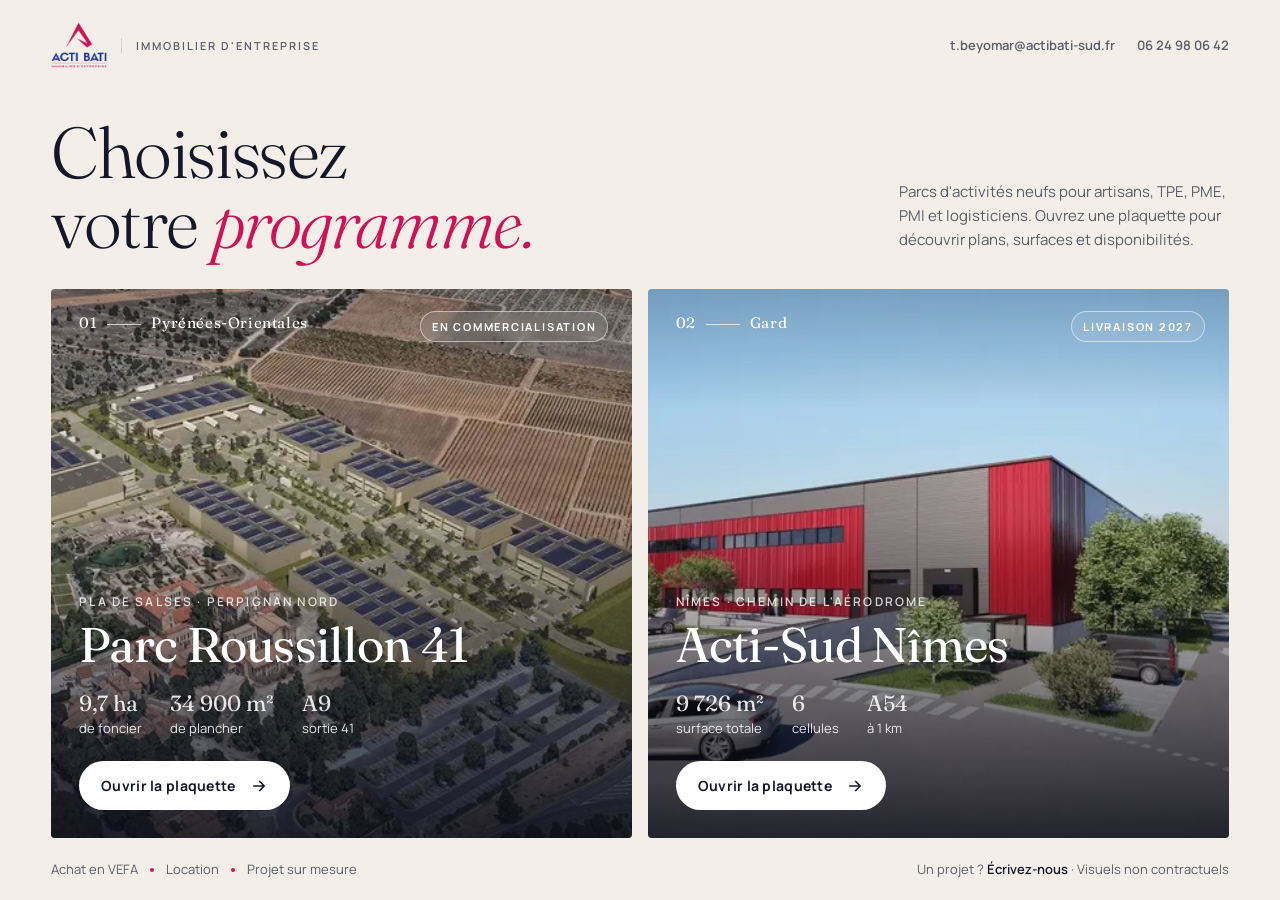
==== commit 070a97fd: "Optimisations : PDF Roussillon 41 resserré, référencement, 404, liens courts - PDF Roussillon 41 : 1" ====
--- a/index.html
+++ b/index.html
@@ -11,6 +11,12 @@
 <meta property="og:image" content="https://actibati-sud.fr/assets/og.jpg">
 <meta property="og:url" content="https://actibati-sud.fr/">
 <link rel="icon" type="image/png" href="assets/mark.png">
+<link rel="apple-touch-icon" href="assets/mark.png">
+<link rel="canonical" href="https://actibati-sud.fr/">
+<meta name="theme-color" content="#F3EFE8">
+<script type="application/ld+json">
+{"@context":"https://schema.org","@type":"Organization","name":"Acti Bati","description":"Immobilier d'entreprise : parcs d'activités neufs en Occitanie","url":"https://actibati-sud.fr/","logo":"https://actibati-sud.fr/assets/logo-actibati.png","email":"t.beyomar@actibati-sud.fr","telephone":"+33624980642","address":{"@type":"PostalAddress","addressLocality":"Nîmes","postalCode":"30000","addressCountry":"FR"}}
+</script>
 <link rel="preconnect" href="https://fonts.googleapis.com">
 <link rel="preconnect" href="https://fonts.gstatic.com" crossorigin>
 <link href="https://fonts.googleapis.com/css2?family=Fraunces:opsz,wght@9..144,300;9..144,400;9..144,500&family=Manrope:wght@400;500;600;700&display=swap" rel="stylesheet">
@@ -102,7 +108,7 @@
 
 <header class="top">
   <a class="brand" href="./" aria-label="Acti Bati">
-    <img src="assets/logo-actibati.png" alt="Acti Bati" width="600" height="491">
+    <img src="assets/logo-actibati-sm.webp" alt="Acti Bati" width="146" height="120">
     <small>Immobilier d'entreprise</small>
   </a>
   <div class="top-contact">
@@ -118,7 +124,7 @@
 
 <main class="doors">
   <a class="door" href="roussillon41/">
-    <img src="assets/roussillon41.webp" alt="Vue aérienne du Parc Roussillon 41 en bordure de l'A9">
+    <img src="assets/roussillon41.webp" srcset="assets/roussillon41-800.webp 800w, assets/roussillon41.webp 1400w" sizes="(max-width:860px) 100vw, 50vw" width="1400" height="754" fetchpriority="high" alt="Vue aérienne du Parc Roussillon 41 en bordure de l'A9">
     <div class="door-num">01<span></span><i>Pyrénées-Orientales</i></div>
     <div class="door-tag">En commercialisation</div>
     <div class="door-body">
@@ -136,7 +142,7 @@
   </a>
 
   <a class="door" href="ateliers/">
-    <img src="assets/acti-sud.webp" alt="Perspective d'un bâtiment d'activités du parc Acti-Sud à Nîmes">
+    <img src="assets/acti-sud.webp" srcset="assets/acti-sud-800.webp 800w, assets/acti-sud.webp 1400w" sizes="(max-width:860px) 100vw, 50vw" width="1400" height="787" alt="Perspective d'un bâtiment d'activités du parc Acti-Sud à Nîmes">
     <div class="door-num">02<span></span><i>Gard</i></div>
     <div class="door-tag">Livraison 2027</div>
     <div class="door-body">
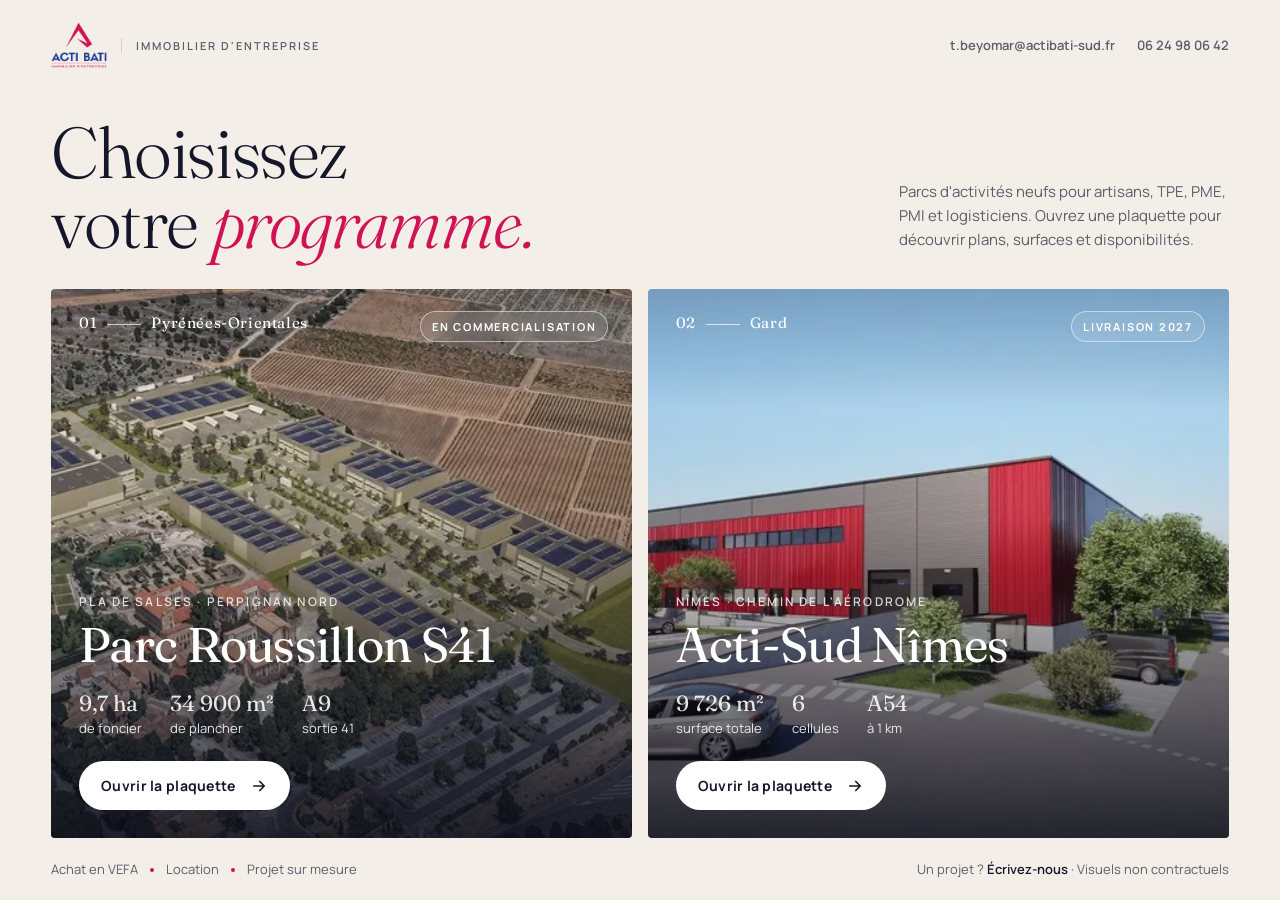
==== commit 811e7462: "Roussillon S41 : corrections suite aux annotations de René - Nom du parc : Roussillon S41 (logo, tit" ====
--- a/index.html
+++ b/index.html
@@ -4,10 +4,10 @@
 <meta charset="utf-8">
 <meta name="viewport" content="width=device-width, initial-scale=1">
 <title>Acti Bati — Immobilier d'entreprise</title>
-<meta name="description" content="Acti Bati, immobilier d'entreprise. Accédez aux plaquettes de nos parcs d'activités : Parc Roussillon 41 (Pla de Salses) et Acti-Sud (Nîmes).">
+<meta name="description" content="Acti Bati, immobilier d'entreprise. Accédez aux plaquettes de nos parcs d'activités : Parc Roussillon S41 (Pla de Salses) et Acti-Sud (Nîmes).">
 <meta property="og:type" content="website">
 <meta property="og:title" content="Acti Bati — Nos programmes">
-<meta property="og:description" content="Parc Roussillon 41 · Pla de Salses — Acti-Sud · Nîmes">
+<meta property="og:description" content="Parc Roussillon S41 · Pla de Salses — Acti-Sud · Nîmes">
 <meta property="og:image" content="https://actibati-sud.fr/assets/og.jpg">
 <meta property="og:url" content="https://actibati-sud.fr/">
 <link rel="icon" type="image/png" href="assets/mark.png">
@@ -124,12 +124,12 @@
 
 <main class="doors">
   <a class="door" href="roussillon41/">
-    <img src="assets/roussillon41.webp" srcset="assets/roussillon41-800.webp 800w, assets/roussillon41.webp 1400w" sizes="(max-width:860px) 100vw, 50vw" width="1400" height="754" fetchpriority="high" alt="Vue aérienne du Parc Roussillon 41 en bordure de l'A9">
+    <img src="assets/roussillon41.webp" srcset="assets/roussillon41-800.webp 800w, assets/roussillon41.webp 1400w" sizes="(max-width:860px) 100vw, 50vw" width="1400" height="754" fetchpriority="high" alt="Vue aérienne du Parc Roussillon S41 en bordure de l'A9">
     <div class="door-num">01<span></span><i>Pyrénées-Orientales</i></div>
     <div class="door-tag">En commercialisation</div>
     <div class="door-body">
       <div class="door-loc">Pla de Salses · Perpignan Nord</div>
-      <h2>Parc Roussillon 41</h2>
+      <h2>Parc Roussillon S41</h2>
       <div class="door-facts">
         <div><b>9,7 ha</b>de foncier</div>
         <div><b>34 900 m²</b>de plancher</div>
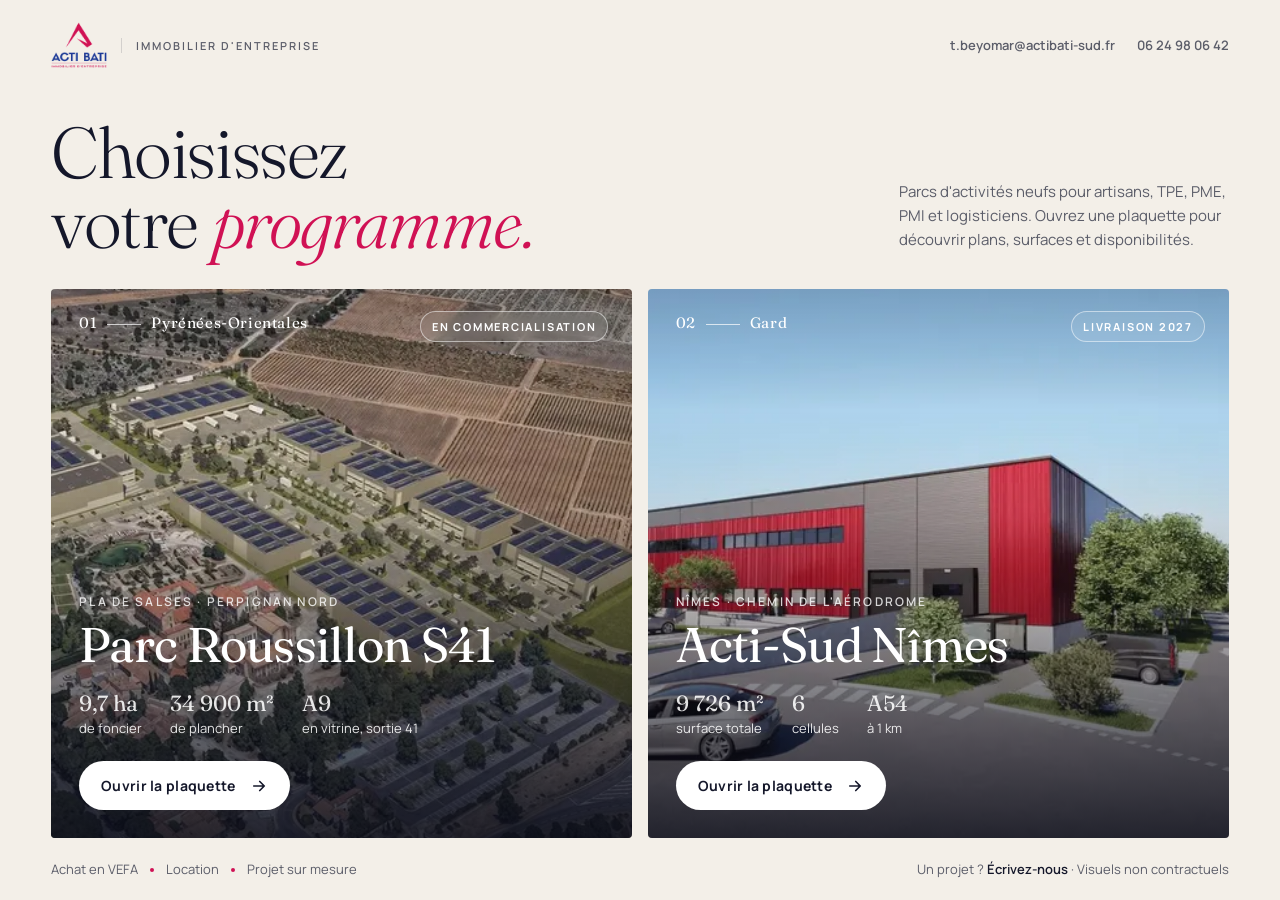
==== commit 7abc90bb: "Roussillon S41 : section « Effet vitrine sur l'A9 » - Nouvelle section après le programme : photo aé" ====
--- a/index.html
+++ b/index.html
@@ -133,7 +133,7 @@
       <div class="door-facts">
         <div><b>9,7 ha</b>de foncier</div>
         <div><b>34 900 m²</b>de plancher</div>
-        <div><b>A9</b>sortie 41</div>
+        <div><b>A9</b>en vitrine, sortie 41</div>
       </div>
       <span class="door-cta">Ouvrir la plaquette
         <svg width="18" height="18" viewBox="0 0 24 24" fill="none" stroke="currentColor" stroke-width="2.2" stroke-linecap="round" stroke-linejoin="round" aria-hidden="true"><path d="M5 12h14M13 6l6 6-6 6"/></svg>
